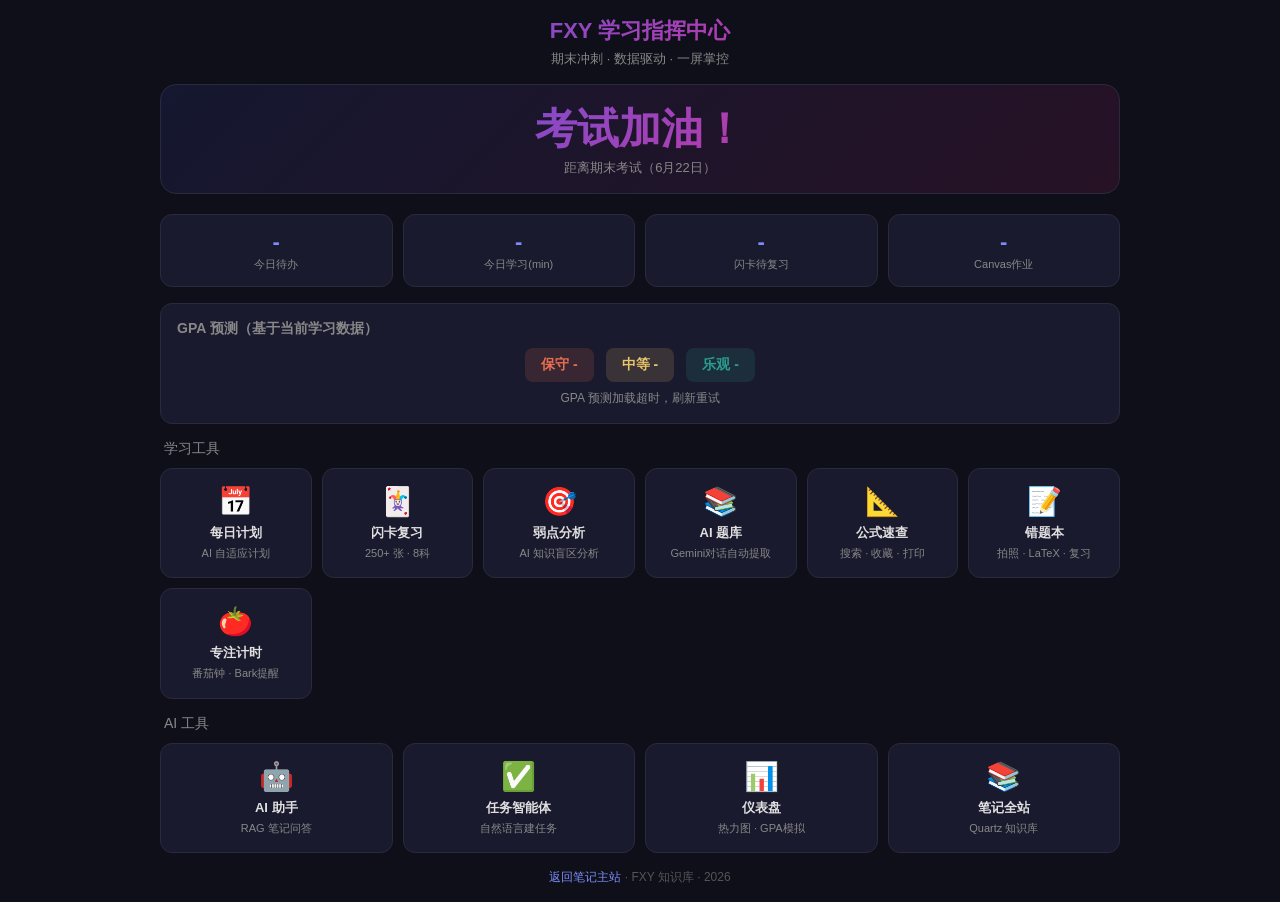
==== frontend/apps/index.html @ 1661cd14 "Initial commit: FXY Study System AI-powered study assistant for university exam prep built on Obsidi" ====
<!DOCTYPE html>
<html lang="zh-CN">
<head>
<meta charset="UTF-8">
<meta name="viewport" content="width=device-width,initial-scale=1">
<title>FXY 学习指挥中心</title>
<style>
:root{--bg:#0f0f1a;--card:#1a1a2e;--text:#e0e0e0;--text2:#888;--accent:#4361ee;--accent2:#7c8cf8;--border:#2a2a3e;--green:#2a9d8f;--red:#e76f51;--yellow:#e9c46a}
*{margin:0;padding:0;box-sizing:border-box}
body{font-family:-apple-system,BlinkMacSystemFont,"Segoe UI","Noto Sans SC",sans-serif;background:var(--bg);color:var(--text);min-height:100vh;padding:16px}
#pw-overlay{position:fixed;inset:0;background:linear-gradient(135deg,#4361ee,#3a0ca3);z-index:9999;display:flex;align-items:center;justify-content:center}
#pw-box{background:#fff;border-radius:16px;padding:40px;text-align:center;box-shadow:0 20px 60px rgba(0,0,0,.3);max-width:380px;width:90%}
#pw-box h2{margin-bottom:8px;color:#1a1a2e}
#pw-box p{color:#666;margin-bottom:20px;font-size:14px}
#pw-box input{width:100%;padding:12px 16px;border:2px solid #e0e0e0;border-radius:8px;font-size:16px;outline:none}
#pw-box input:focus{border-color:#4361ee}
#pw-box button{margin-top:16px;width:100%;padding:12px;background:#4361ee;color:#fff;border:none;border-radius:8px;font-size:16px;cursor:pointer}
#pw-err{color:#e53e3e;font-size:13px;margin-top:8px;display:none}
#app{max-width:960px;margin:0 auto}
h1{font-size:22px;text-align:center;margin-bottom:4px;background:linear-gradient(135deg,#4361ee,#f72585);-webkit-background-clip:text;-webkit-text-fill-color:transparent}
.subtitle{text-align:center;color:var(--text2);margin-bottom:16px;font-size:13px}

/* Countdown */
#countdown{text-align:center;margin-bottom:20px;padding:16px;background:linear-gradient(135deg,rgba(67,97,238,.1),rgba(247,37,133,.1));border-radius:16px;border:1px solid var(--border)}
#countdown .days{font-size:42px;font-weight:800;background:linear-gradient(135deg,#4361ee,#f72585);-webkit-background-clip:text;-webkit-text-fill-color:transparent}
#countdown .label{font-size:13px;color:var(--text2);margin-top:2px}

/* Stats Row */
.stats-row{display:grid;grid-template-columns:repeat(4,1fr);gap:10px;margin-bottom:16px}
.stat-box{background:var(--card);border:1px solid var(--border);border-radius:12px;padding:14px 10px;text-align:center}
.stat-num{font-size:22px;font-weight:800;color:var(--accent2)}
.stat-label{font-size:11px;color:var(--text2);margin-top:2px}
.stat-num.green{color:var(--green)}
.stat-num.red{color:var(--red)}
.stat-num.yellow{color:var(--yellow)}

/* GPA Prediction */
#gpa-section{background:var(--card);border:1px solid var(--border);border-radius:12px;padding:16px;margin-bottom:16px}
#gpa-section h3{font-size:14px;color:var(--text2);margin-bottom:10px}
.gpa-row{display:flex;gap:12px;justify-content:center;flex-wrap:wrap}
.gpa-chip{padding:8px 16px;border-radius:8px;font-size:14px;font-weight:700;text-align:center}
.gpa-chip.conservative{background:rgba(231,111,81,.15);color:var(--red)}
.gpa-chip.moderate{background:rgba(233,196,106,.15);color:var(--yellow)}
.gpa-chip.optimistic{background:rgba(42,157,143,.15);color:var(--green)}
#gpa-advice{font-size:12px;color:var(--text2);margin-top:8px;text-align:center}

/* Tool Grid */
.section-title{font-size:14px;color:var(--text2);margin:16px 0 10px;padding-left:4px}
.grid{display:grid;grid-template-columns:repeat(auto-fit,minmax(140px,1fr));gap:10px;margin-bottom:16px}
.card{background:var(--card);border:1px solid var(--border);border-radius:12px;padding:16px 12px;text-decoration:none;color:var(--text);transition:all .2s;text-align:center}
.card:hover{transform:translateY(-2px);box-shadow:0 8px 24px rgba(67,97,238,.2);border-color:var(--accent)}
.card-icon{font-size:28px;display:block;margin-bottom:6px}
.card-title{font-size:13px;font-weight:700}
.card-desc{font-size:11px;color:var(--text2);margin-top:4px;line-height:1.4}

/* Footer */
.footer{text-align:center;color:#555;font-size:12px;margin-top:16px}
.footer a{color:var(--accent2);text-decoration:none}

@media(max-width:600px){
  .stats-row{grid-template-columns:repeat(2,1fr)}
  .grid{grid-template-columns:repeat(2,1fr)}
  #countdown .days{font-size:32px}
}
</style>
</head>
<body>
<div id="pw-overlay" style="display:none">
<div id="pw-box">
<h2>FXY 工具箱</h2>
<p>请输入访问密码</p>
<input type="password" id="pw-input" placeholder="密码" autofocus>
<button onclick="checkPw()">进入</button>
<div id="pw-err">密码错误</div>
</div>
</div>

<div id="app">
<h1>FXY 学习指挥中心</h1>
<p class="subtitle">期末冲刺 · 数据驱动 · 一屏掌控</p>

<div id="countdown">
<div class="days" id="days-left"></div>
<div class="label">距离期末考试（6月22日）</div>
</div>

<!-- Live Stats -->
<div class="stats-row">
<div class="stat-box"><div class="stat-num" id="s-tasks">-</div><div class="stat-label">今日待办</div></div>
<div class="stat-box"><div class="stat-num" id="s-study">-</div><div class="stat-label">今日学习(min)</div></div>
<div class="stat-box"><div class="stat-num" id="s-cards">-</div><div class="stat-label">闪卡待复习</div></div>
<div class="stat-box"><div class="stat-num" id="s-canvas">-</div><div class="stat-label">Canvas作业</div></div>
</div>

<!-- GPA Prediction -->
<div id="gpa-section">
<h3>GPA 预测（基于当前学习数据）</h3>
<div class="gpa-row">
<div class="gpa-chip conservative" id="gpa-con">保守 -</div>
<div class="gpa-chip moderate" id="gpa-mod">中等 -</div>
<div class="gpa-chip optimistic" id="gpa-opt">乐观 -</div>
</div>
<div id="gpa-advice">加载中...</div>
</div>

<!-- Tools -->
<div class="section-title">学习工具</div>
<div class="grid">
<a class="card" href="planner.html"><span class="card-icon">📅</span><div class="card-title">每日计划</div><div class="card-desc">AI 自适应计划</div></a>
<a class="card" href="flashcards.html"><span class="card-icon">🃏</span><div class="card-title">闪卡复习</div><div class="card-desc">250+ 张 · 8科</div></a>
<a class="card" href="weakness.html"><span class="card-icon">🎯</span><div class="card-title">弱点分析</div><div class="card-desc">AI 知识盲区分析</div></a>
<a class="card" href="problems.html"><span class="card-icon">📚</span><div class="card-title">AI 题库</div><div class="card-desc">Gemini对话自动提取</div></a>
<a class="card" href="formulas.html"><span class="card-icon">📐</span><div class="card-title">公式速查</div><div class="card-desc">搜索 · 收藏 · 打印</div></a>
<a class="card" href="mistakes.html"><span class="card-icon">📝</span><div class="card-title">错题本</div><div class="card-desc">拍照 · LaTeX · 复习</div></a>
<a class="card" href="focus.html"><span class="card-icon">🍅</span><div class="card-title">专注计时</div><div class="card-desc">番茄钟 · Bark提醒</div></a>
</div>

<div class="section-title">AI 工具</div>
<div class="grid">
<a class="card" href="chat.html"><span class="card-icon">🤖</span><div class="card-title">AI 助手</div><div class="card-desc">RAG 笔记问答</div></a>
<a class="card" href="task-agent.html"><span class="card-icon">✅</span><div class="card-title">任务智能体</div><div class="card-desc">自然语言建任务</div></a>
<a class="card" href="dashboard.html"><span class="card-icon">📊</span><div class="card-title">仪表盘</div><div class="card-desc">热力图 · GPA模拟</div></a>
<a class="card" href="/"><span class="card-icon">📚</span><div class="card-title">笔记全站</div><div class="card-desc">Quartz 知识库</div></a>
</div>

<div class="footer">
<a href="/">返回笔记主站</a> · FXY 知识库 · 2026
</div>
</div>

<script>
// Force unregister broken service worker
if ('serviceWorker' in navigator) {
  navigator.serviceWorker.getRegistrations().then(regs => {
    regs.forEach(r => { r.unregister(); console.log('SW unregistered:', r.scope); });
  });
}

function checkPw(){
  if(document.getElementById('pw-input').value==='YOUR_PASSWORD'){
    document.getElementById('pw-overlay').style.display='none';
    document.getElementById('app').style.display='';
    loadDashboard();
  }else{document.getElementById('pw-err').style.display='block';}
}
document.getElementById('pw-input').addEventListener('keydown',e=>{if(e.key==='Enter')checkPw();});

// Always load dashboard data on page load
setTimeout(loadDashboard, 200);

// Countdown
const exam = new Date('2026-06-22T09:00:00+08:00');
function updateCountdown(){
  const diff = exam - new Date();
  const days = Math.floor(diff/864e5);
  const hours = Math.floor((diff%864e5)/36e5);
  document.getElementById('days-left').textContent = diff > 0 ? days+'天 '+hours+'小时' : '考试加油！';
}
updateCountdown(); setInterval(updateCountdown, 60000);

// Load all dashboard data
async function loadDashboard() {
  // Tasks
  fetch('/api/task-projects').then(r=>r.json()).then(d=>{
    if(d.projects){
      const total = d.projects.reduce((a,p) => a + (p.pending||0), 0);
      const el = document.getElementById('s-tasks');
      el.textContent = total;
      el.className = 'stat-num' + (total > 6 ? ' red' : total > 3 ? ' yellow' : ' green');
    }
  }).catch(()=>{});

  // Study stats (today)
  fetch('/api/study-stats').then(r=>r.json()).then(d=>{
    const today = new Date().toISOString().slice(0,10);
    const todayData = d.logs?.[today];
    let total = 0;
    if(todayData) total = Object.values(todayData).reduce((a,b)=>a+b,0);
    const el = document.getElementById('s-study');
    el.textContent = total;
    el.className = 'stat-num' + (total >= 120 ? ' green' : total >= 60 ? ' yellow' : '');
  }).catch(()=>{});

  // Flashcards
  fetch('/api/flashcards').then(r=>r.json()).then(d=>{
    const unsynced = d.cards ? d.cards.length : (d.total || 0);
    document.getElementById('s-cards').textContent = unsynced;
  }).catch(()=>{});

  // Canvas
  fetch('/api/canvas').then(r=>r.json()).then(d=>{
    const items = d.assignments || (Array.isArray(d) ? d : []);
    const el = document.getElementById('s-canvas');
    el.textContent = items.length;
    el.className = 'stat-num' + (items.length > 5 ? ' red' : items.length > 2 ? ' yellow' : '');
  }).catch(()=>{});

  // GPA Prediction (may take 30-60s due to AI call)
  const gpaController = new AbortController();
  setTimeout(() => gpaController.abort(), 90000);
  fetch('/api/gpa-predict', {signal: gpaController.signal}).then(r=>r.json()).then(d=>{
    const gpa = d.gpa || {};
    const fmt = v => typeof v === 'number' ? v.toFixed(2) : '-';
    document.getElementById('gpa-con').textContent = '保守 ' + fmt(gpa.conservative);
    document.getElementById('gpa-mod').textContent = '中等 ' + fmt(gpa.moderate);
    document.getElementById('gpa-opt').textContent = '乐观 ' + fmt(gpa.optimistic);
    document.getElementById('gpa-advice').textContent = d.advice || '';

    // Color the moderate chip based on target
    const mod = gpa.moderate || 0;
    const modEl = document.getElementById('gpa-mod');
    if(mod >= 3.4) modEl.style.color = 'var(--green)';
    else if(mod >= 3.0) modEl.style.color = 'var(--yellow)';
    else modEl.style.color = 'var(--red)';
  }).catch(()=>{
    document.getElementById('gpa-advice').textContent = 'GPA 预测加载超时，刷新重试';
  });
  document.getElementById('gpa-advice').textContent = 'AI 正在计算（约30秒）...';
}
</script>
</body>
</html>
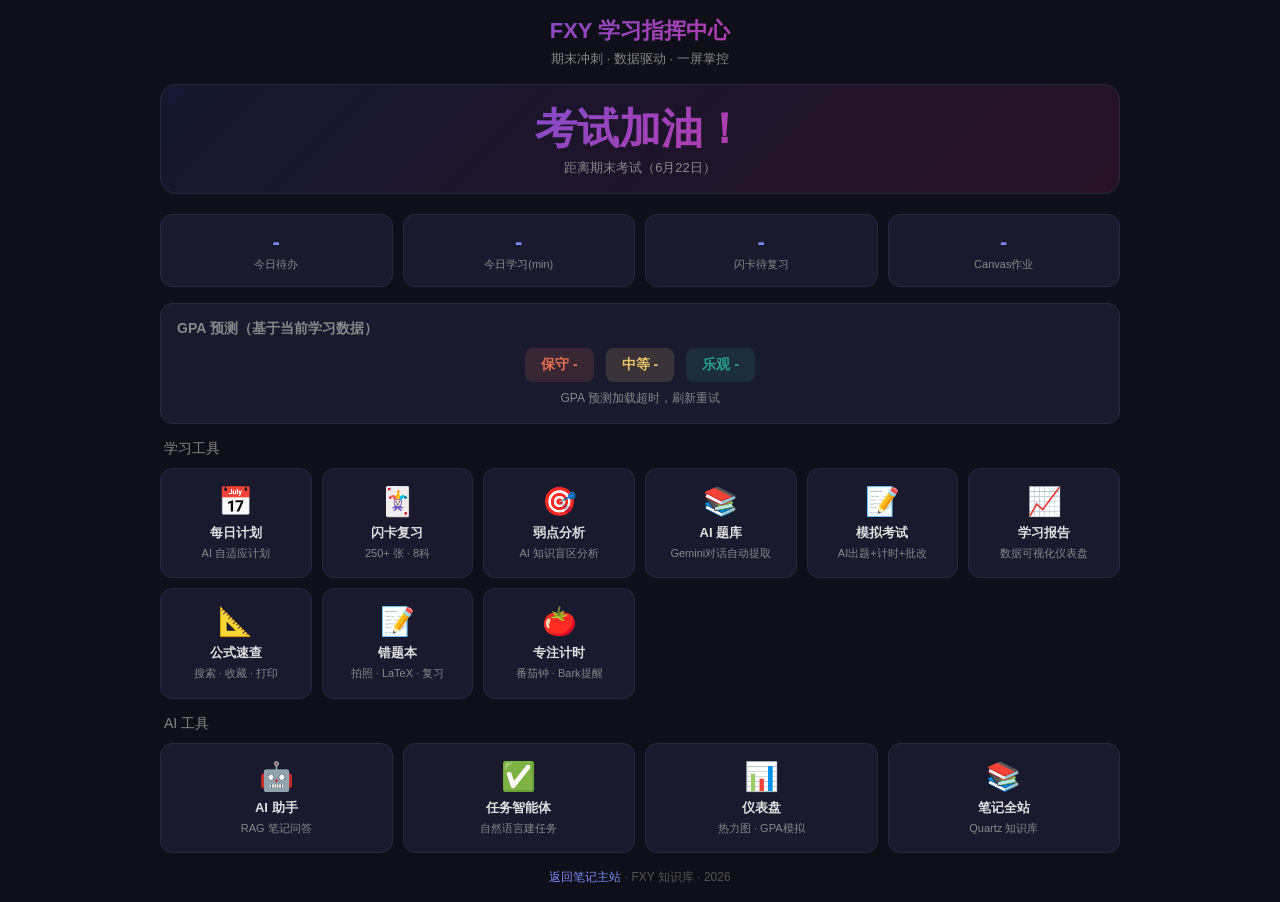
==== commit 9630c733: "Round 6: Exam simulator, study report, time scheduler, compile mode - exam.html: AI-generated mock e" ====
--- a/frontend/apps/index.html
+++ b/frontend/apps/index.html
@@ -110,6 +110,8 @@
 <a class="card" href="flashcards.html"><span class="card-icon">🃏</span><div class="card-title">闪卡复习</div><div class="card-desc">250+ 张 · 8科</div></a>
 <a class="card" href="weakness.html"><span class="card-icon">🎯</span><div class="card-title">弱点分析</div><div class="card-desc">AI 知识盲区分析</div></a>
 <a class="card" href="problems.html"><span class="card-icon">📚</span><div class="card-title">AI 题库</div><div class="card-desc">Gemini对话自动提取</div></a>
+<a class="card" href="exam.html"><span class="card-icon">📝</span><div class="card-title">模拟考试</div><div class="card-desc">AI出题+计时+批改</div></a>
+<a class="card" href="report.html"><span class="card-icon">📈</span><div class="card-title">学习报告</div><div class="card-desc">数据可视化仪表盘</div></a>
 <a class="card" href="formulas.html"><span class="card-icon">📐</span><div class="card-title">公式速查</div><div class="card-desc">搜索 · 收藏 · 打印</div></a>
 <a class="card" href="mistakes.html"><span class="card-icon">📝</span><div class="card-title">错题本</div><div class="card-desc">拍照 · LaTeX · 复习</div></a>
 <a class="card" href="focus.html"><span class="card-icon">🍅</span><div class="card-title">专注计时</div><div class="card-desc">番茄钟 · Bark提醒</div></a>
@@ -137,7 +139,7 @@
 }
 
 function checkPw(){
-  if(document.getElementById('pw-input').value==='YOUR_PASSWORD'){
+  if(document.getElementById('pw-input').value==='Fxy@notes2026'){
     document.getElementById('pw-overlay').style.display='none';
     document.getElementById('app').style.display='';
     loadDashboard();
